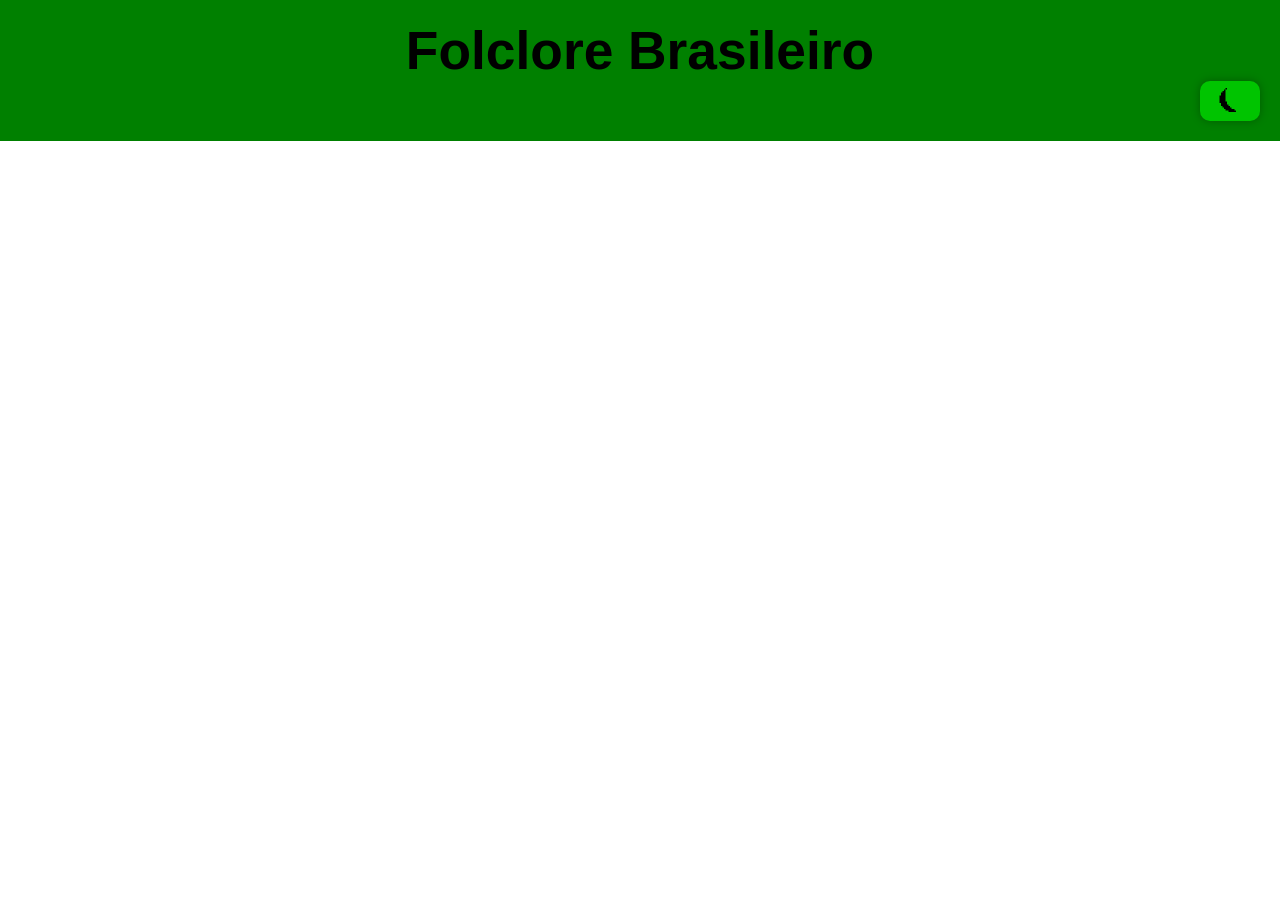
==== index.html @ 6abd062e "iniciei o projeto" ====
<!DOCTYPE html>
<html lang="pt-br">
<head>
    <meta charset="UTF-8">
    <meta name="viewport" content="width=device-width, initial-scale=1.0">
    <title>Folclore Brasileiro</title>

    <link rel="stylesheet" href="style.css">
</head>
<body id="body">
    <header>
        <h1>Folclore Brasileiro</h1>
        <nav>
            <button onclick="mudar()" id="botao">⏾</button>
        </nav>
    </header>
    <main>

    </main>
    <footer>

    </footer>
</body>
<script src="script.js"></script>
</html>
---- style.css ----
* {
    margin: 0px;
    padding: 0px;
    font-family: Arial, Helvetica, sans-serif;
}
:root {
    --numsei: white;
}
nav {
    text-align: right;
}
button {
    width: 60px;
    height: 40px;
    font-size: 18pt;
    background-color: rgb(0, 196, 0);
    border: none;
    border-radius: 10px;
    box-shadow: 0px 0px 10px rgba(0, 0, 0, 0.292);
}
header {
    background-color: green;
    text-align: center;
    padding: 20px;
    font-size: 20pt;
}
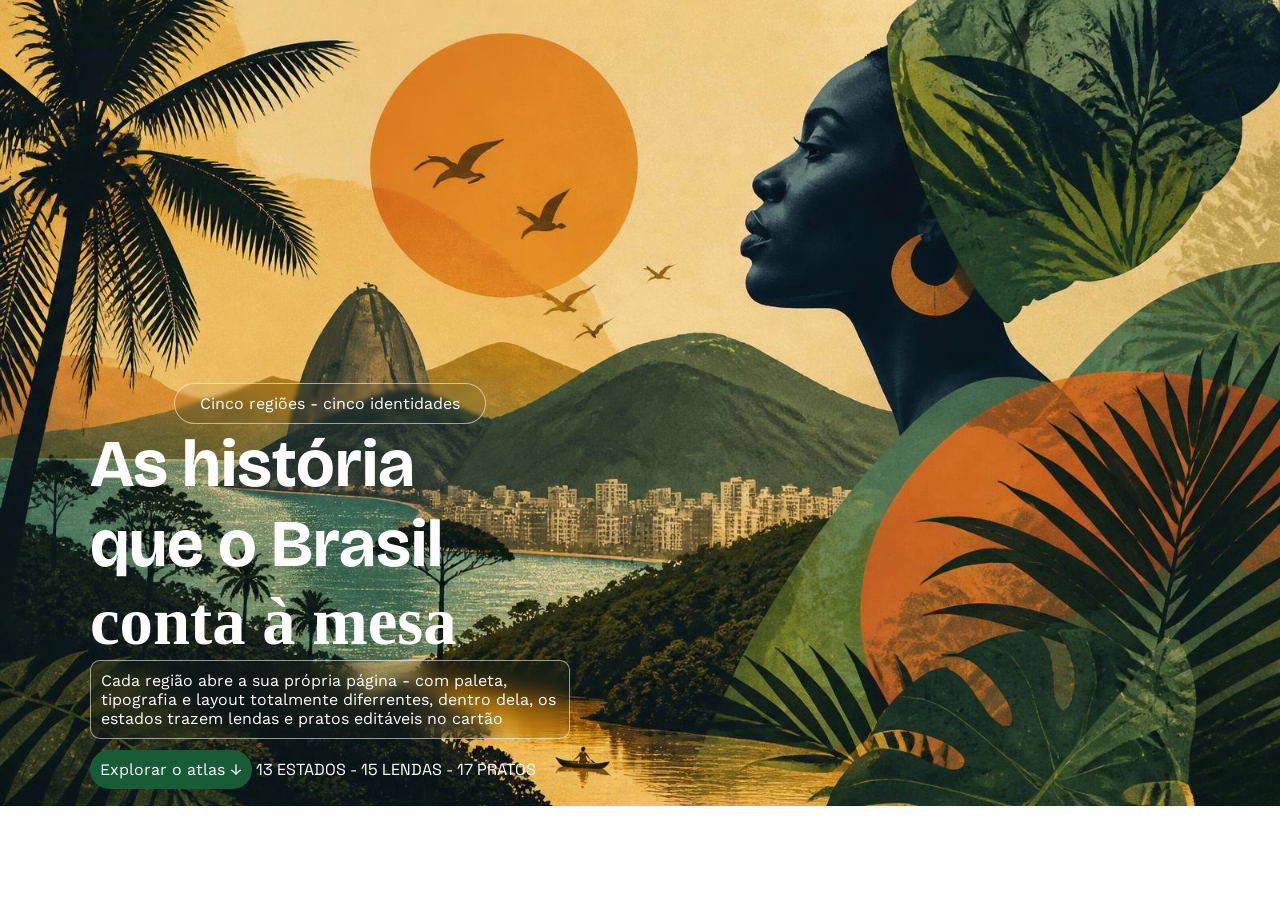
==== commit 81a6448c: "comecei a home page do isaias 😭😭😭" ====
--- a/index.html
+++ b/index.html
@@ -1,25 +1,27 @@
-<!DOCTYPE html>
+<!doctype html>
 <html lang="pt-br">
-<head>
-    <meta charset="UTF-8">
-    <meta name="viewport" content="width=device-width, initial-scale=1.0">
-    <title>Folclore Brasileiro</title>
-
-    <link rel="stylesheet" href="style.css">
-</head>
-<body id="body">
-    <header>
-        <h1>Folclore Brasileiro</h1>
-        <nav>
-            <button onclick="mudar()" id="botao">⏾</button>
-        </nav>
-    </header>
-    <main>
-
-    </main>
-    <footer>
-
-    </footer>
-</body>
-<script src="script.js"></script>
-</html>+    <head>
+        <meta charset="UTF-8" />
+        <meta name="viewport" content="width=device-width, initial-scale=1.0" />
+        <title>Folclore Brasileiro</title>
+        <link rel="icon" type="image/png" href="./Img/icon.png" />
+        <link rel="stylesheet" href="style.css" />
+    </head>
+    <body>
+        <header>
+            <div id="title">
+                <p id="subtitle">Cinco regiões - cinco identidades</p>
+                <h1 id="h1-1">As história<br />que o Brasil</h1>
+                <h1 id="h1-2">conta à mesa</h1>
+                <p id="subtext">
+                    Cada região abre a sua própria página - com paleta, tipografia e layout totalmente diferrentes, dentro dela, os estados trazem lendas e pratos editáveis no cartão 
+                </p>
+                <div>
+                    <p><a href="#">Explorar o atlas ↓</a> 13 ESTADOS - 15 LENDAS - 17 PRATOS</p>
+                </div>
+            </div>
+        </header>
+        <main></main>
+        <footer></footer>
+    </body>
+</html>
--- a/style.css
+++ b/style.css
@@ -1,26 +1,106 @@
 * {
     margin: 0px;
     padding: 0px;
-    font-family: Arial, Helvetica, sans-serif;
 }
+/* Defininfo cores */
 :root {
-    --numsei: white;
+    --agua: rgba(0, 0, 0, 0.038);
+    --verde: #185B37;
 }
-nav {
-    text-align: right;
+/*Definindo as fontes*/
+@font-face {
+  font-family: "Bricolage";
+  src: url("fonts/BricolageGrotesque-VariableFont_opsz\,wdth\,wght\ \(1\).ttf");
 }
-button {
-    width: 60px;
-    height: 40px;
-    font-size: 18pt;
-    background-color: rgb(0, 196, 0);
-    border: none;
-    border-radius: 10px;
-    box-shadow: 0px 0px 10px rgba(0, 0, 0, 0.292);
+@font-face {
+    font-family: "Caveat";
+    src: url("./fonts/Caveat-VariableFont_wght.ttf");
+}
+@font-face {
+    font-family: "WorkSans";
+    src: url("./fonts/WorkSans-VariableFont_wght.ttf");
+}
+@font-face {
+    font-family: "SpaceGrotesk";
+    src: url("./fonts/SpaceGrotesk-VariableFont_wght.ttf");
+}
+
+body {
+    background-image: url("./Img/hero-brasil.png");
+    background-repeat: no-repeat;
+    background-position: top center;
+    background-size: 100% auto;
 }
 header {
-    background-color: green;
+    color: white;
+}
+#title {
+    color: white;
+    width: 480px;
+
+    position: fixed;
+    bottom: 0;
+    left: 0;
+
+    margin-left: 90px;
+    margin-bottom: 120px;
+
+    display: block;
+}
+#subtitle {
+    margin: auto;
     text-align: center;
-    padding: 20px;
-    font-size: 20pt;
+    width: 290px;
+
+    border-radius: 290px;
+    border: 1px solid rgba(255, 255, 255, 0.56);
+
+    background-color: var(--agua);
+    backdrop-filter: blur(2px);
+
+    padding: 10px;
+
+    font-family: "WorkSans";
 }
+#h1-1 {
+    font-family: "Bricolage";
+    font-size: 50pt;
+}
+#h1-2 {
+    font-family: "Caveat";
+    font-size: 50pt;
+}
+#subtext {
+    font-family: "WorkSans";
+    
+    background-color: var(--agua);
+    backdrop-filter: blur(10px);
+
+    border-radius: 10px;
+    border: 1px solid rgba(255, 255, 255, 0.56);
+
+    padding: 10px;
+}
+#title div p {
+    margin-top: 20px;
+    font-family: "SpaceGrotesk";
+}
+#title div p a {
+    font-family: "WorkSans";
+    text-decoration: none;
+
+    background-color: var(--verde);
+    color: white;
+
+    padding: 10px;
+   
+    border-radius: 100px;
+
+    transition: 0.3s;
+}
+#title div p a:hover {
+    transition: 0.3s;
+    background-color: #1c673f;
+    padding: 15px;
+    font-size: 12pt;
+}
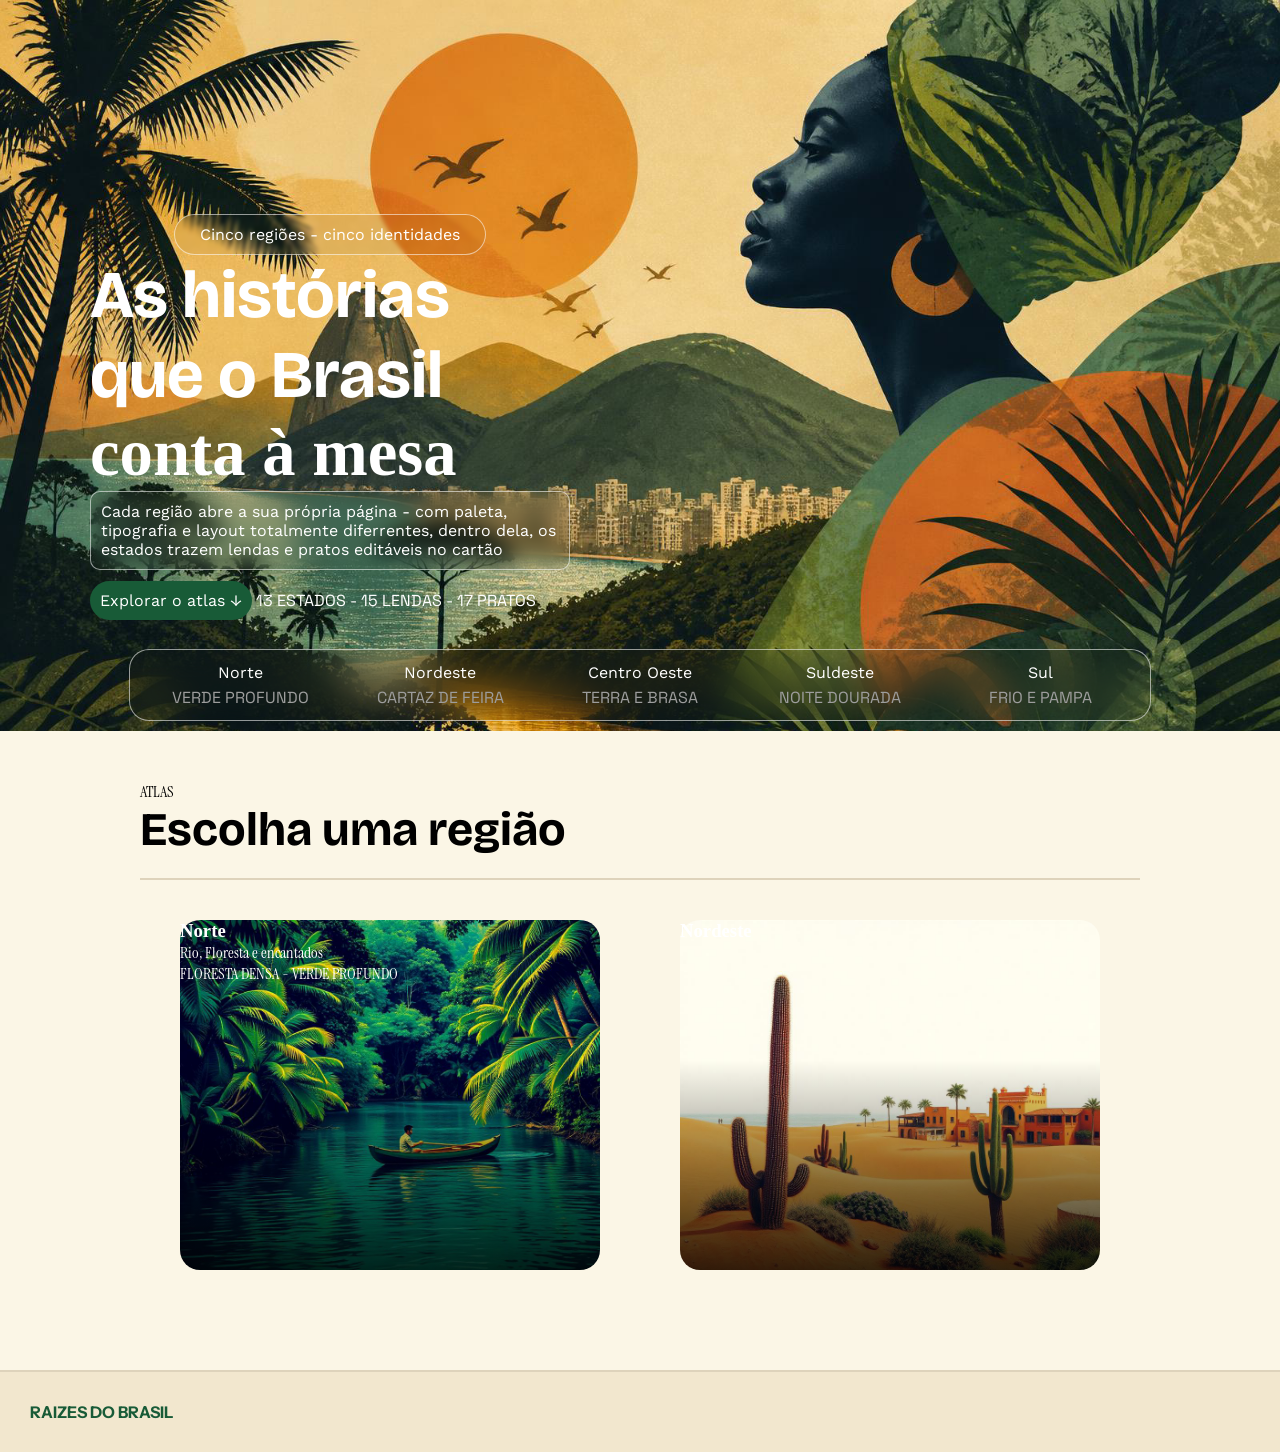
==== commit f7dda290: "iniciei o main da homepage" ====
--- a/index.html
+++ b/index.html
@@ -11,17 +11,59 @@
         <header>
             <div id="title">
                 <p id="subtitle">Cinco regiões - cinco identidades</p>
-                <h1 id="h1-1">As história<br />que o Brasil</h1>
+                <h1 id="h1-1">As histórias<br />que o Brasil</h1>
                 <h1 id="h1-2">conta à mesa</h1>
                 <p id="subtext">
-                    Cada região abre a sua própria página - com paleta, tipografia e layout totalmente diferrentes, dentro dela, os estados trazem lendas e pratos editáveis no cartão 
+                    Cada região abre a sua própria página - com paleta,
+                    tipografia e layout totalmente diferrentes, dentro dela, os
+                    estados trazem lendas e pratos editáveis no cartão
                 </p>
                 <div>
-                    <p><a href="#">Explorar o atlas ↓</a> 13 ESTADOS - 15 LENDAS - 17 PRATOS</p>
+                    <p>
+                        <a href="#atlas">Explorar o atlas ↓</a> 13 ESTADOS - 15
+                        LENDAS - 17 PRATOS
+                    </p>
+                </div>
+            </div>
+            <div class="container">
+                <div class="box">
+                    <p class="nameregions">Norte</p>
+                    <p class="nameregions">Nordeste</p>
+                    <p class="nameregions">Centro Oeste</p>
+                    <p class="nameregions">Suldeste</p>
+                    <p class="nameregions">Sul</p>
+                </div>
+                <div class="box">
+                    <p class="exampleregions">VERDE PROFUNDO</p>
+                    <p class="exampleregions">CARTAZ DE FEIRA</p>
+                    <p class="exampleregions">TERRA E BRASA</p>
+                    <p class="exampleregions">NOITE DOURADA</p>
+                    <p class="exampleregions">FRIO E PAMPA</p>
                 </div>
             </div>
         </header>
-        <main></main>
-        <footer></footer>
+        <main>
+            <div class="containertext">
+                <p id="atlas">ATLAS</p>
+                <h2>Escolha uma região</h2>
+            </div>
+            <div class="container2">
+                <div class="card" id="norte">
+                    <div>
+                        <h3>Norte</h3>
+                        <p>Rio, Floresta e encantados</p>
+                        <p>FLORESTA DENSA - VERDE PROFUNDO</p>
+                    </div>
+                </div>
+                <div class="card" id="nordeste">
+                    <div>
+                        <h3>Nordeste</h3>
+                    </div>
+                </div>
+            </div>
+        </main>
+        <footer>
+            <h6>RAIZES DO BRASIL</h6>
+        </footer>
     </body>
 </html>
--- a/style.css
+++ b/style.css
@@ -5,7 +5,12 @@
 /* Defininfo cores */
 :root {
     --agua: rgba(0, 0, 0, 0.038);
+    --transparente: rgba(0, 0, 0, 0,);
+    --preto-translucido: rgba(0, 0, 0, 0.8);
     --verde: #185B37;
+    --cor-footer-secondary: #F2E7CE;
+    --cor-border: #DED3BB;
+    --cor-background: #fbf6e6;
 }
 /*Definindo as fontes*/
 @font-face {
@@ -24,21 +29,34 @@
     font-family: "SpaceGrotesk";
     src: url("./fonts/SpaceGrotesk-VariableFont_wght.ttf");
 }
-
+@font-face {
+    font-family: "InstrumentSans";
+    src: url("./fonts/InstrumentSans-VariableFont_wdth\,wght.ttf");
+}
+@font-face {
+    font-family: "InstrumentSerif";
+    src: url("./fonts/InstrumentSerif-Regular.ttf");
+}
 body {
+    background-color: var(--cor-background);
+}
+header {
+    color: white;
+
     background-image: url("./Img/hero-brasil.png");
+    min-height: 731px;
+
+    background-position: top center;
     background-repeat: no-repeat;
-    background-position: top center;
     background-size: 100% auto;
-}
-header {
-    color: white;
+
+    position: relative;
 }
 #title {
     color: white;
     width: 480px;
 
-    position: fixed;
+    position: absolute;
     bottom: 0;
     left: 0;
 
@@ -103,4 +121,95 @@
     background-color: #1c673f;
     padding: 15px;
     font-size: 12pt;
+}
+.container {
+    width: 1000px;
+
+    position: absolute;
+    bottom: 0;
+    left: 0;
+    right: 0;
+    margin: 0 auto;
+
+    margin-bottom: 10px;
+
+    background-color: var(--agua);
+    backdrop-filter: blur(20px);
+    padding: 10px;
+
+    border-radius: 20px;
+    border: 1px solid rgba(255, 255, 255, 0.56);
+}
+.box {
+    display: flex;
+
+    height: 25px;
+}
+.box p {
+    width: 240px;
+    text-align: center;
+
+    margin: auto;
+}
+.nameregions {
+    font-family: "WorkSans";
+}
+.exampleregions {
+    font-family: "SpaceGrotesk";
+    color: rgb(157, 157, 157);
+}
+main p {
+    font-family: "InstrumentSerif";
+}
+h2 {
+    font-family: "Bricolage";
+    font-size: 35pt;
+}
+main {
+    margin: 20px;
+    margin-left: 140px;
+    margin-right: 140px;
+    margin-top: 50px;
+
+    padding-bottom: 40px;
+}
+.containertext {
+    border-bottom: 2px solid var(--cor-border);
+    padding-bottom: 20px;
+}
+.container2 {
+    display: flex;
+}
+.card {
+    background-repeat: no-repeat;
+    background-size: cover;
+
+    margin: 40px;
+
+    border-radius: 20px;
+
+    width: 600px;
+    height: 350px;
+
+    color: white;
+}
+#norte {
+    background-image: 
+        linear-gradient(transparent 40%, 
+            var(--preto-translucido) 100%), 
+        url("./Img/regiao-norte.png");
+}
+#nordeste {
+    background-image: 
+        linear-gradient(transparent 40%, 
+            var(--preto-translucido ) 100%), 
+        url("./Img/regiao-nordeste.png");
+}
+footer {
+    border-top: 2px solid var(--cor-border);
+    padding: 30px;
+    background-color: var(--cor-footer-secondary);
+    font-family: "InstrumentSans";
+    color: var(--verde);
+    font-size: 18pt;
 }
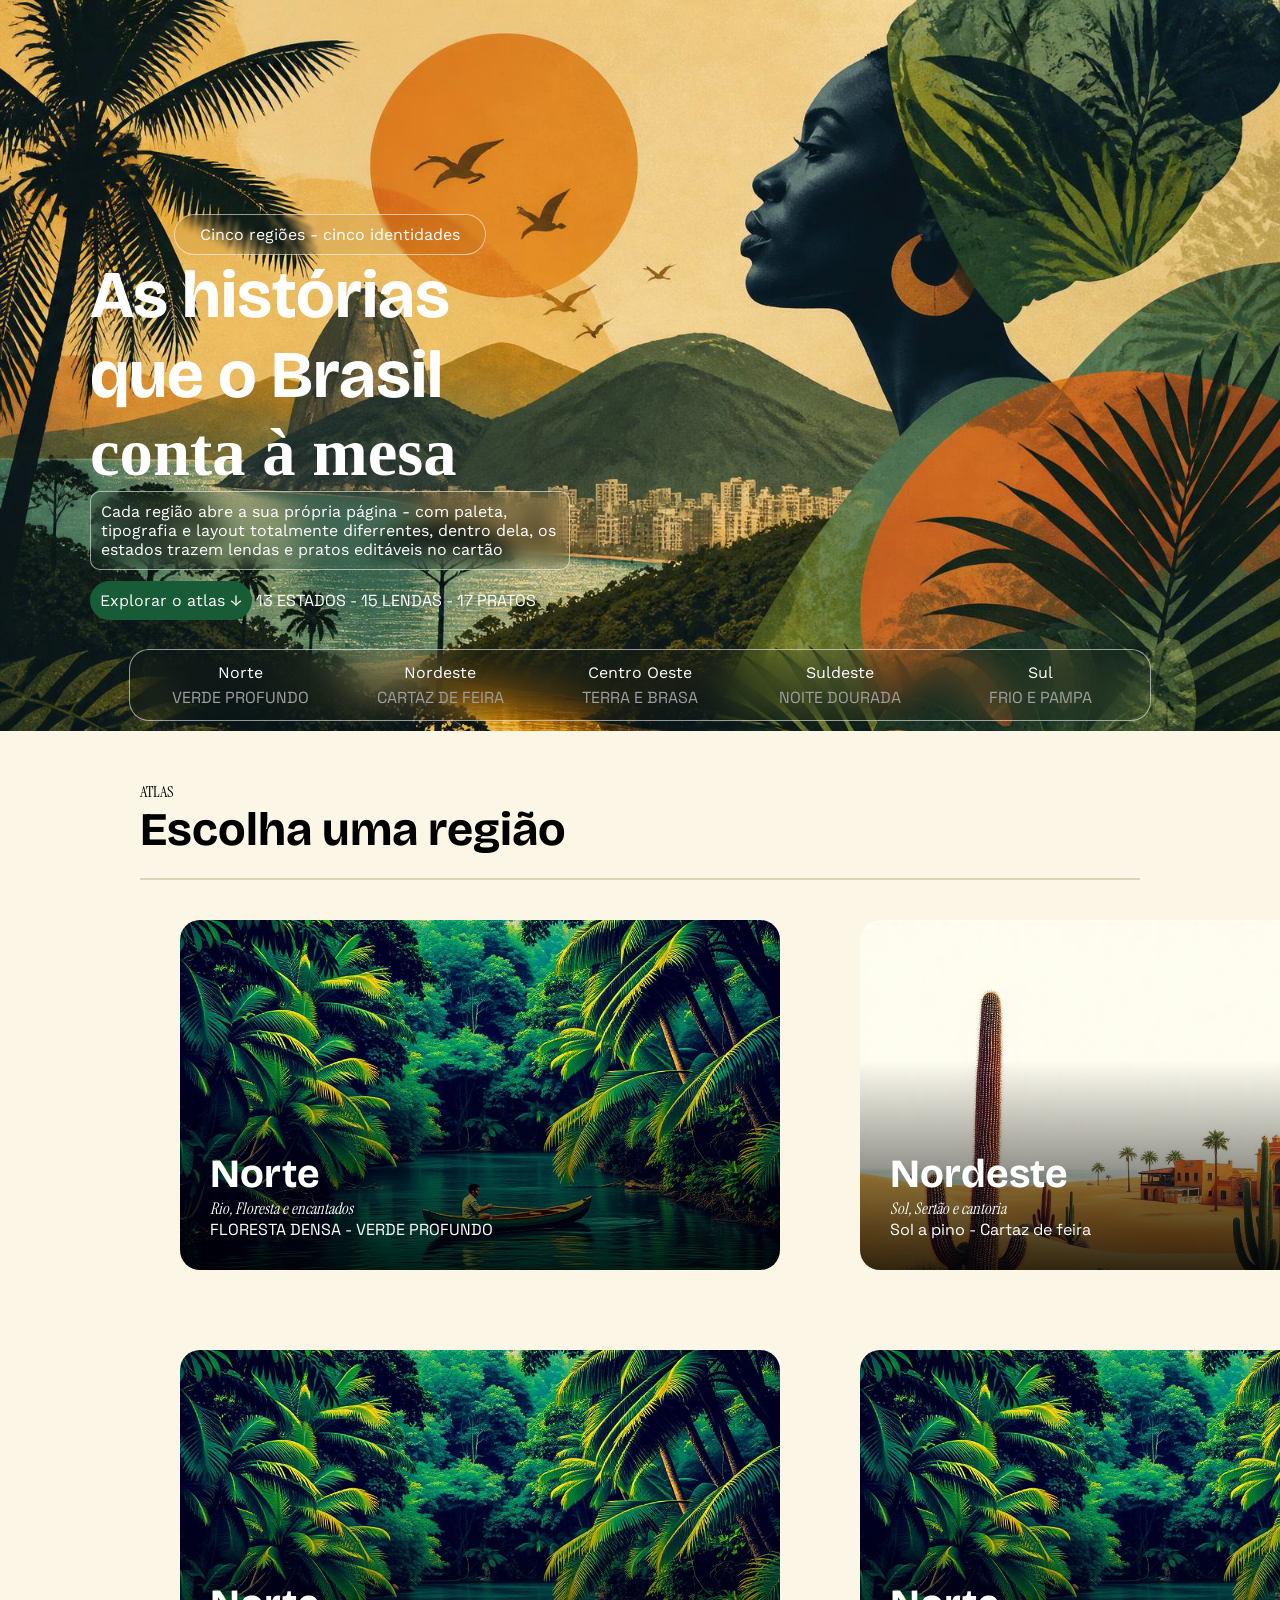
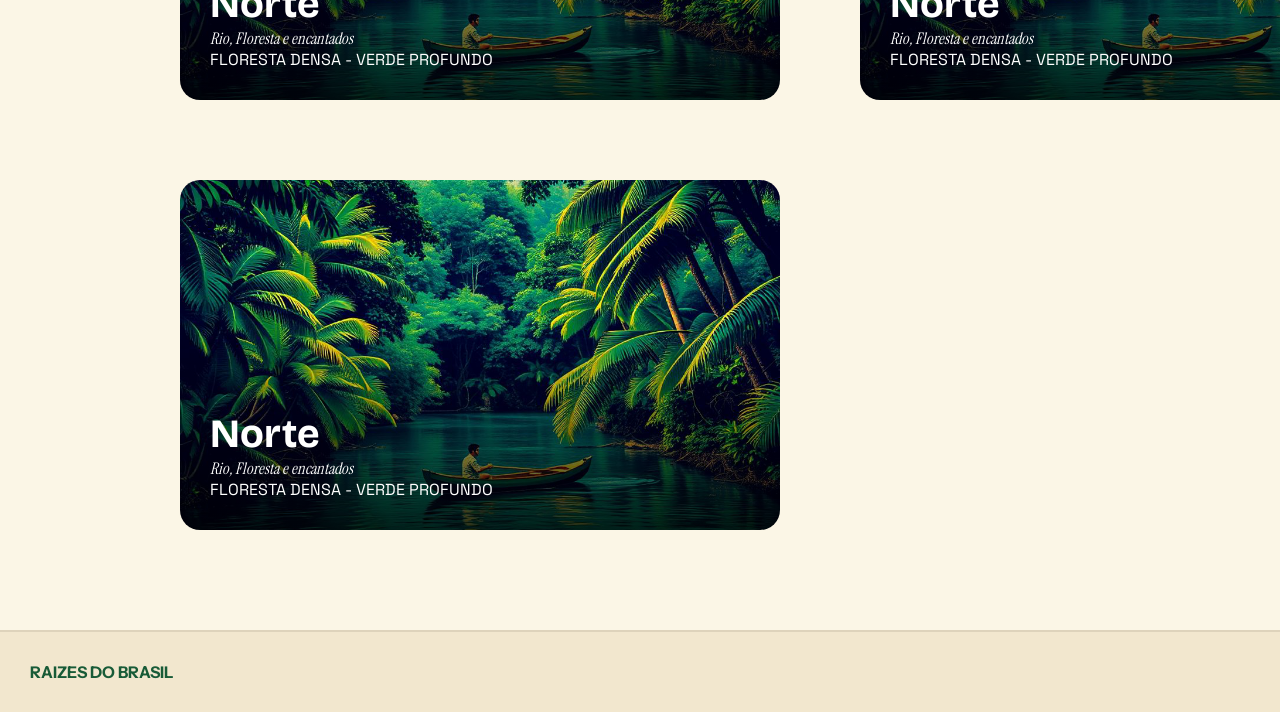
==== commit d3e8e230: "continuei o main" ====
--- a/index.html
+++ b/index.html
@@ -47,20 +47,79 @@
                 <p id="atlas">ATLAS</p>
                 <h2>Escolha uma região</h2>
             </div>
-            <div class="container2">
-                <div class="card" id="norte">
-                    <div>
-                        <h3>Norte</h3>
-                        <p>Rio, Floresta e encantados</p>
-                        <p>FLORESTA DENSA - VERDE PROFUNDO</p>
-                    </div>
+            <article>
+                <div class="container2">
+                    <a href="#">
+                        <div class="card" id="norte">
+                            <div class="textCard">
+                                <h3>Norte</h3>
+                                <p class="exampletextCard">
+                                    Rio, Floresta e encantados
+                                </p>
+                                <p class="subtextCard">
+                                    FLORESTA DENSA - VERDE PROFUNDO
+                                </p>
+                            </div>
+                        </div>
+                    </a>
+                    <a href="#">
+                        <div class="card" id="nordeste">
+                            <div class="textCard">
+                                <h3>Nordeste</h3>
+                                <p class="exampletextCard">Sol, Sertão e cantoria</p>
+                                <p class="subtextCard">Sol a pino - Cartaz de feira</p>
+                            </div>
+                        </div>
+                    </a>
                 </div>
-                <div class="card" id="nordeste">
-                    <div>
-                        <h3>Nordeste</h3>
-                    </div>
+                <div class="container2">
+                    <a href="#">
+                        <div class="card" id="norte">
+                            <div class="textCard">
+                                <h3>Norte</h3>
+                                <p class="exampletextCard">
+                                    Rio, Floresta e encantados
+                                </p>
+                                <p class="subtextCard">
+                                    FLORESTA DENSA - VERDE PROFUNDO
+                                </p>
+                            </div>
+                        </div>
+                    </a>
+                    <a href="#">
+                        <div class="card" id="norte">
+                            <div class="textCard">
+                                <h3>Norte</h3>
+                                <p class="exampletextCard">
+                                    Rio, Floresta e encantados
+                                </p>
+                                <p class="subtextCard">
+                                    FLORESTA DENSA - VERDE PROFUNDO
+                                </p>
+                            </div>
+                        </div>
+                    </a>
                 </div>
-            </div>
+                <div class="container2">
+                    <a href="#">
+                        <div class="card" id="norte">
+                            <div class="textCard">
+                                <h3>Norte</h3>
+                                <p class="exampletextCard">
+                                    Rio, Floresta e encantados
+                                </p>
+                                <p class="subtextCard">
+                                    FLORESTA DENSA - VERDE PROFUNDO
+                                </p>
+                            </div>
+                        </div>
+                    </a>
+                    <a href="#">
+                        <div class="card" id="back">
+                        </div>
+                    </a>
+                </div>
+            </article>
         </main>
         <footer>
             <h6>RAIZES DO BRASIL</h6>
--- a/style.css
+++ b/style.css
@@ -5,17 +5,17 @@
 /* Defininfo cores */
 :root {
     --agua: rgba(0, 0, 0, 0.038);
-    --transparente: rgba(0, 0, 0, 0,);
+    --transparente: rgba(0, 0, 0, 0);
     --preto-translucido: rgba(0, 0, 0, 0.8);
-    --verde: #185B37;
-    --cor-footer-secondary: #F2E7CE;
-    --cor-border: #DED3BB;
+    --verde: #185b37;
+    --cor-footer-secondary: #f2e7ce;
+    --cor-border: #ded3bb;
     --cor-background: #fbf6e6;
 }
 /*Definindo as fontes*/
 @font-face {
-  font-family: "Bricolage";
-  src: url("fonts/BricolageGrotesque-VariableFont_opsz\,wdth\,wght\ \(1\).ttf");
+    font-family: "Bricolage";
+    src: url("fonts/BricolageGrotesque-VariableFont_opsz\,wdth\,wght\ \(1\).ttf");
 }
 @font-face {
     font-family: "Caveat";
@@ -90,7 +90,7 @@
 }
 #subtext {
     font-family: "WorkSans";
-    
+
     background-color: var(--agua);
     backdrop-filter: blur(10px);
 
@@ -111,7 +111,7 @@
     color: white;
 
     padding: 10px;
-   
+
     border-radius: 100px;
 
     transition: 0.3s;
@@ -180,7 +180,12 @@
 .container2 {
     display: flex;
 }
+.container2 a {
+    color: white;
+}
 .card {
+    position: relative;
+
     background-repeat: no-repeat;
     background-size: cover;
 
@@ -193,16 +198,33 @@
 
     color: white;
 }
+.textCard h3 {
+    font-family: "Bricolage";
+    font-size: 30pt;
+    top: auto;
+}
+.exampletextCard {
+    font-family: "InstrumentSerif";
+    font-style: italic;
+}
+.textCard {
+    bottom: 0;
+    left: 0;
+    position: absolute;
+    margin-left: 30px;
+    margin-bottom: 30px;
+}
+.subtextCard {
+    font-family: "SpaceGrotesk";
+}
 #norte {
-    background-image: 
-        linear-gradient(transparent 40%, 
-            var(--preto-translucido) 100%), 
+    background-image:
+        linear-gradient(transparent 40%, var(--preto-translucido) 100%),
         url("./Img/regiao-norte.png");
 }
 #nordeste {
-    background-image: 
-        linear-gradient(transparent 40%, 
-            var(--preto-translucido ) 100%), 
+    background-image:
+        linear-gradient(transparent 40%, var(--preto-translucido) 100%),
         url("./Img/regiao-nordeste.png");
 }
 footer {
@@ -212,4 +234,4 @@
     font-family: "InstrumentSans";
     color: var(--verde);
     font-size: 18pt;
-}+}
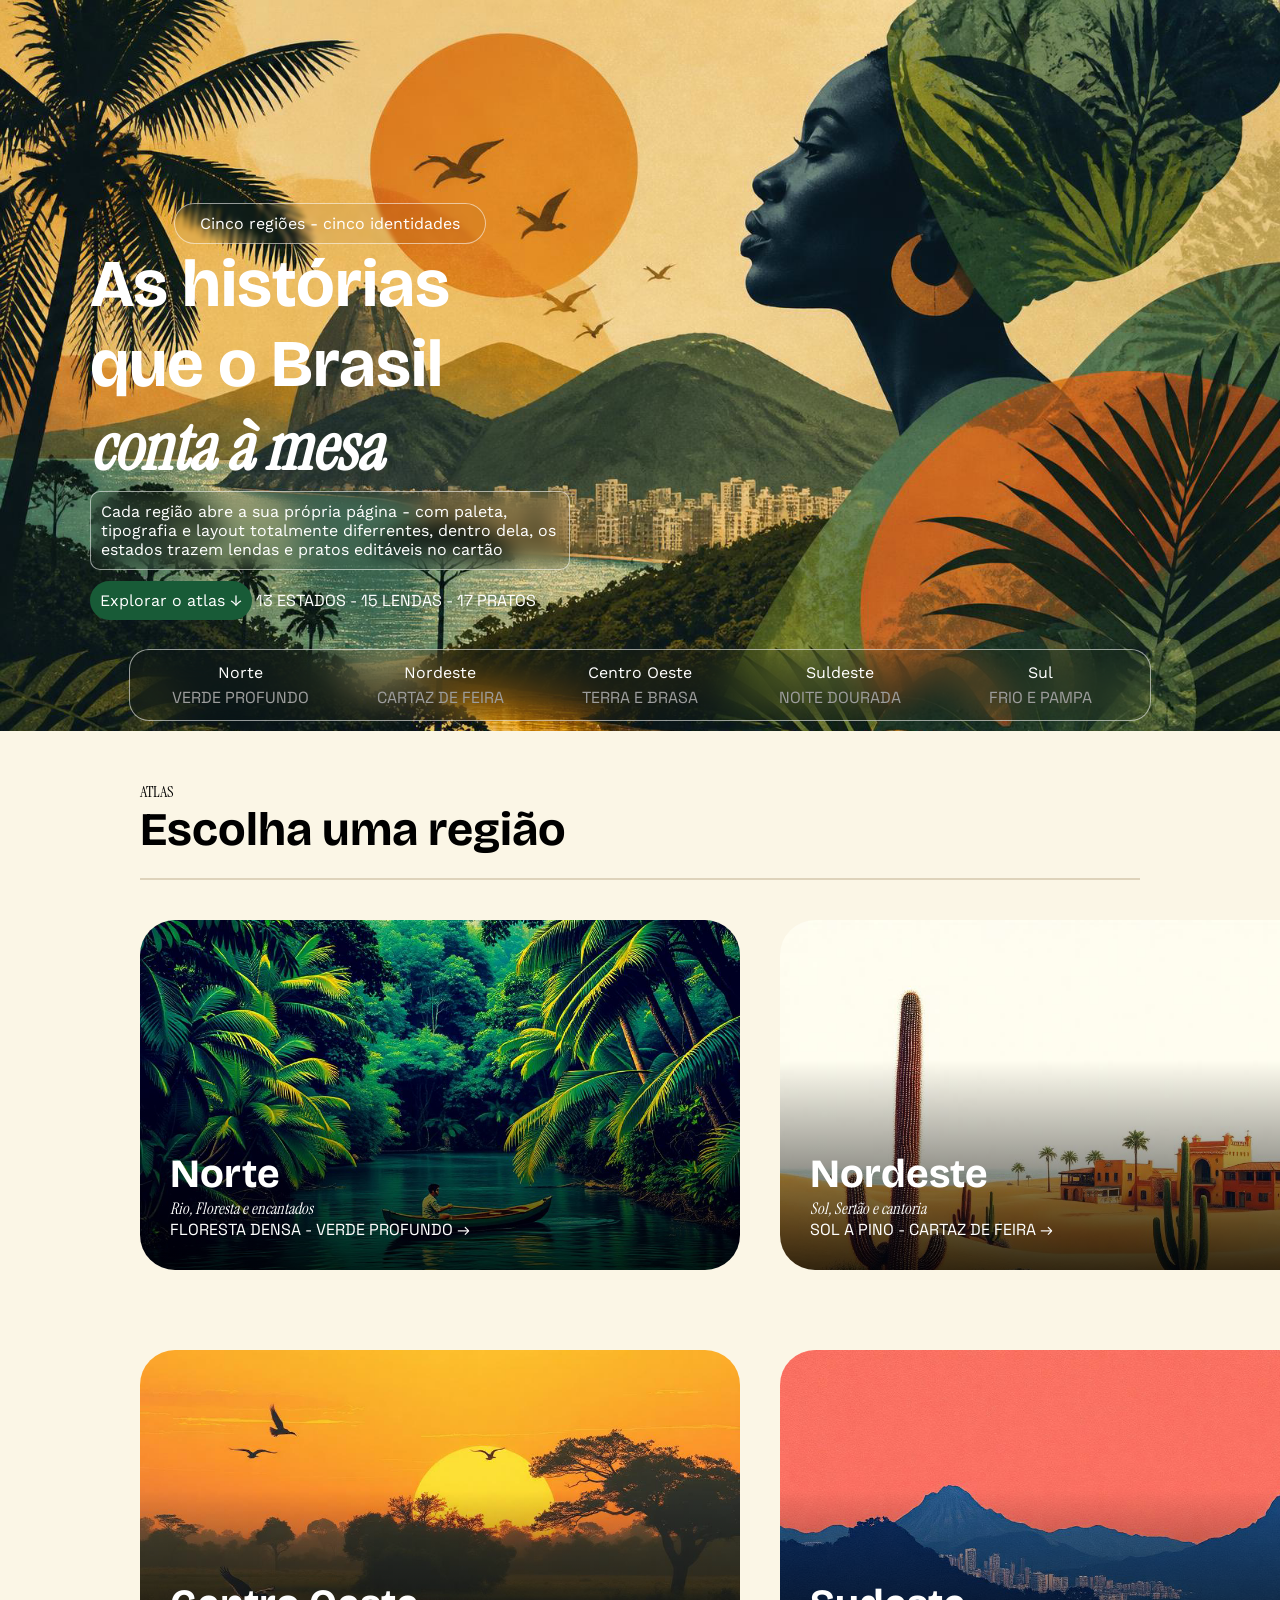
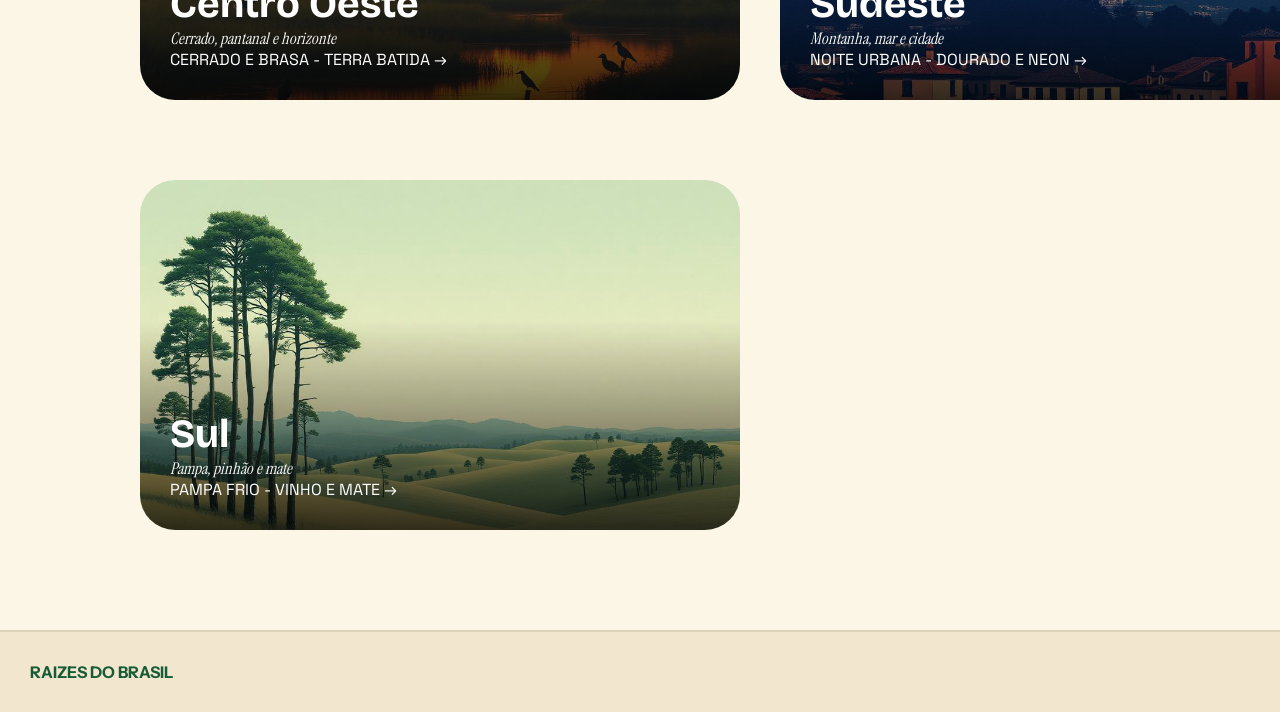
==== commit a618f613: "terminei a homepage" ====
--- a/index.html
+++ b/index.html
@@ -57,7 +57,7 @@
                                     Rio, Floresta e encantados
                                 </p>
                                 <p class="subtextCard">
-                                    FLORESTA DENSA - VERDE PROFUNDO
+                                    FLORESTA DENSA - VERDE PROFUNDO →
                                 </p>
                             </div>
                         </div>
@@ -67,34 +67,34 @@
                             <div class="textCard">
                                 <h3>Nordeste</h3>
                                 <p class="exampletextCard">Sol, Sertão e cantoria</p>
-                                <p class="subtextCard">Sol a pino - Cartaz de feira</p>
+                                <p class="subtextCard">SOL A PINO - CARTAZ DE FEIRA →</p>
                             </div>
                         </div>
                     </a>
                 </div>
                 <div class="container2">
                     <a href="#">
-                        <div class="card" id="norte">
+                        <div class="card" id="centro-oeste">
                             <div class="textCard">
-                                <h3>Norte</h3>
+                                <h3>Centro Oeste</h3>
                                 <p class="exampletextCard">
-                                    Rio, Floresta e encantados
+                                    Cerrado, pantanal e horizonte
                                 </p>
                                 <p class="subtextCard">
-                                    FLORESTA DENSA - VERDE PROFUNDO
+                                    CERRADO E BRASA - TERRA BATIDA →
                                 </p>
                             </div>
                         </div>
                     </a>
                     <a href="#">
-                        <div class="card" id="norte">
+                        <div class="card" id="suldeste">
                             <div class="textCard">
-                                <h3>Norte</h3>
+                                <h3>Sudeste</h3>
                                 <p class="exampletextCard">
-                                    Rio, Floresta e encantados
+                                    Montanha, mar e cidade
                                 </p>
                                 <p class="subtextCard">
-                                    FLORESTA DENSA - VERDE PROFUNDO
+                                    NOITE URBANA - DOURADO E NEON →
                                 </p>
                             </div>
                         </div>
@@ -102,14 +102,14 @@
                 </div>
                 <div class="container2">
                     <a href="#">
-                        <div class="card" id="norte">
+                        <div class="card" id="sul">
                             <div class="textCard">
-                                <h3>Norte</h3>
+                                <h3>Sul</h3>
                                 <p class="exampletextCard">
-                                    Rio, Floresta e encantados
+                                    Pampa, pinhão e mate
                                 </p>
                                 <p class="subtextCard">
-                                    FLORESTA DENSA - VERDE PROFUNDO
+                                    PAMPA FRIO - VINHO E MATE →
                                 </p>
                             </div>
                         </div>
--- a/style.css
+++ b/style.css
@@ -85,7 +85,8 @@
     font-size: 50pt;
 }
 #h1-2 {
-    font-family: "Caveat";
+    font-family: "InstrumentSerif";
+    font-style: italic;
     font-size: 50pt;
 }
 #subtext {
@@ -190,8 +191,9 @@
     background-size: cover;
 
     margin: 40px;
-
-    border-radius: 20px;
+    margin-left: 0px;
+
+    border-radius: 35px;
 
     width: 600px;
     height: 350px;
@@ -226,6 +228,21 @@
     background-image:
         linear-gradient(transparent 40%, var(--preto-translucido) 100%),
         url("./Img/regiao-nordeste.png");
+}
+#centro-oeste {
+    background-image:
+        linear-gradient(transparent 40%, var(--preto-translucido) 100%),
+        url("./Img/regiao-centro-oeste.png");
+}
+#suldeste {
+    background-image:
+        linear-gradient(transparent 40%, var(--preto-translucido) 100%),
+        url("./Img/regiao-sudeste.png");
+}
+#sul {
+    background-image:
+        linear-gradient(transparent 40%, var(--preto-translucido) 100%),
+        url("./Img/regiao-sul.png");
 }
 footer {
     border-top: 2px solid var(--cor-border);
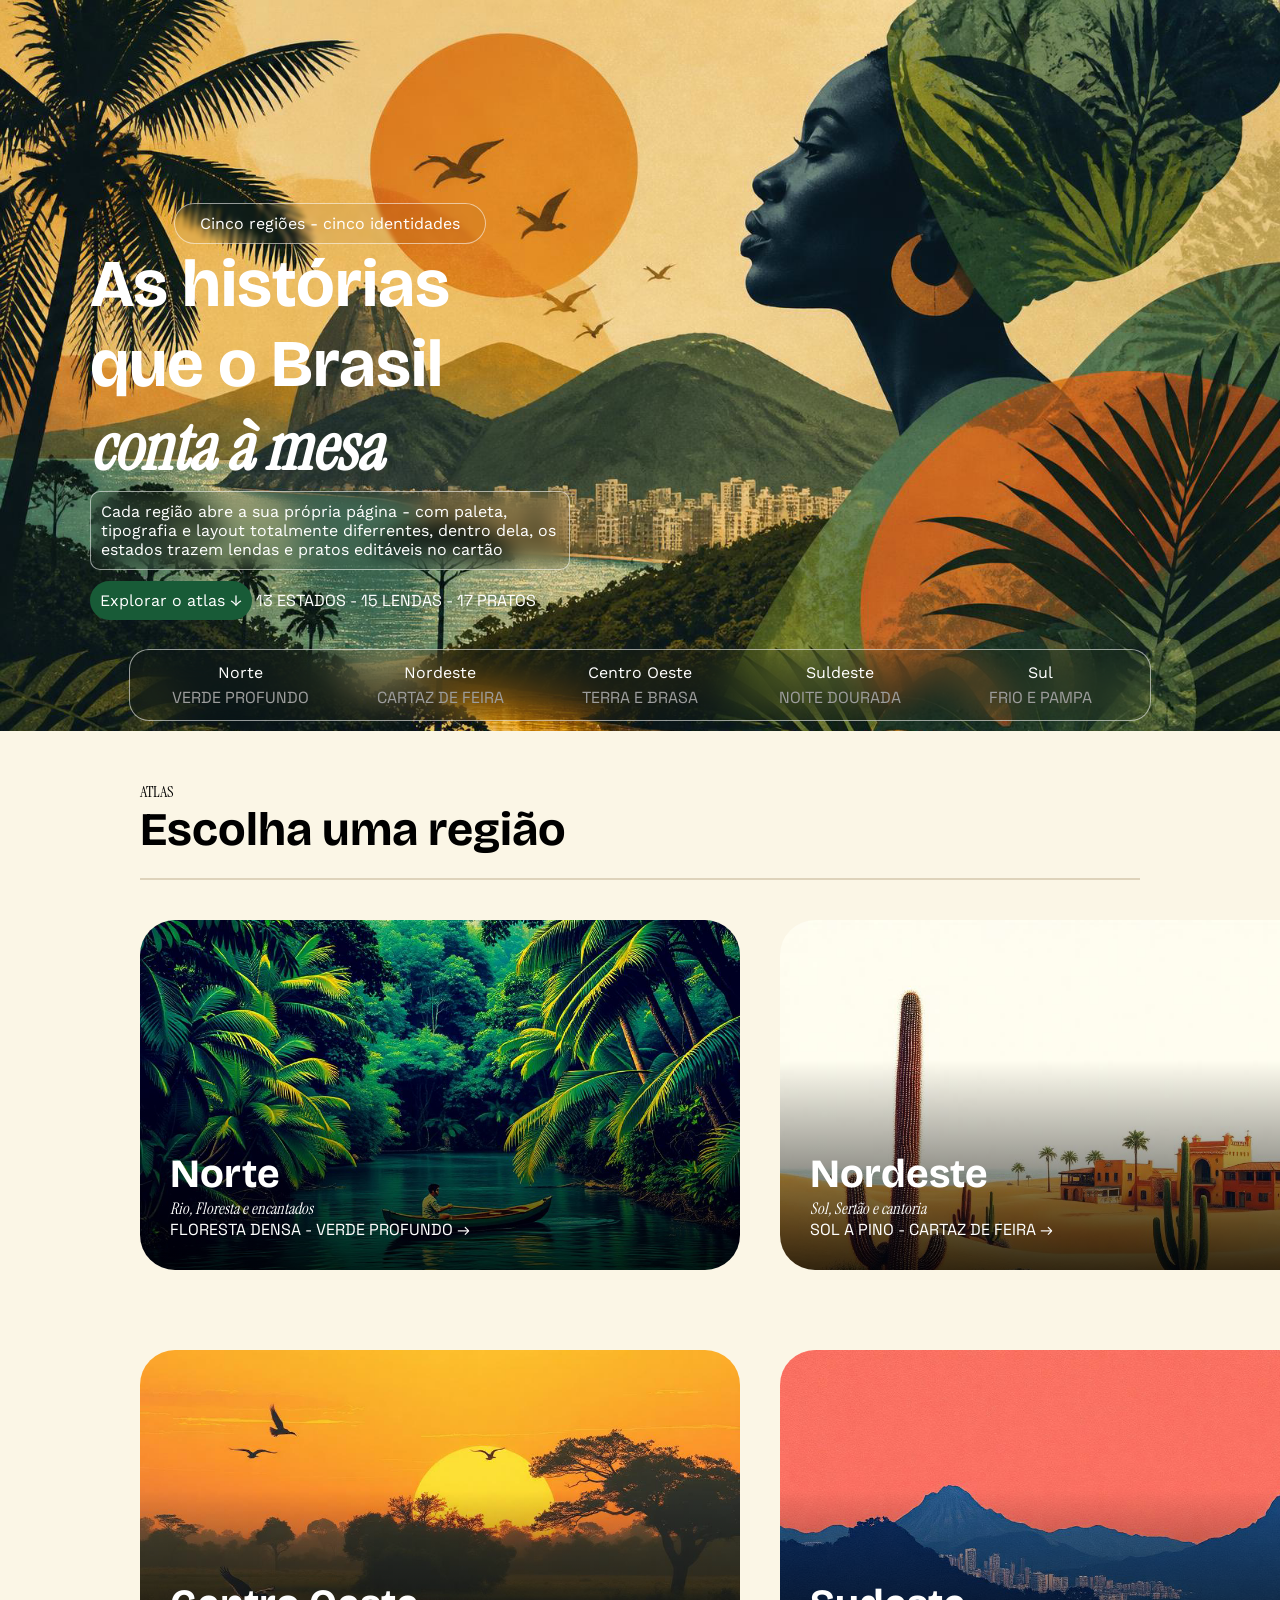
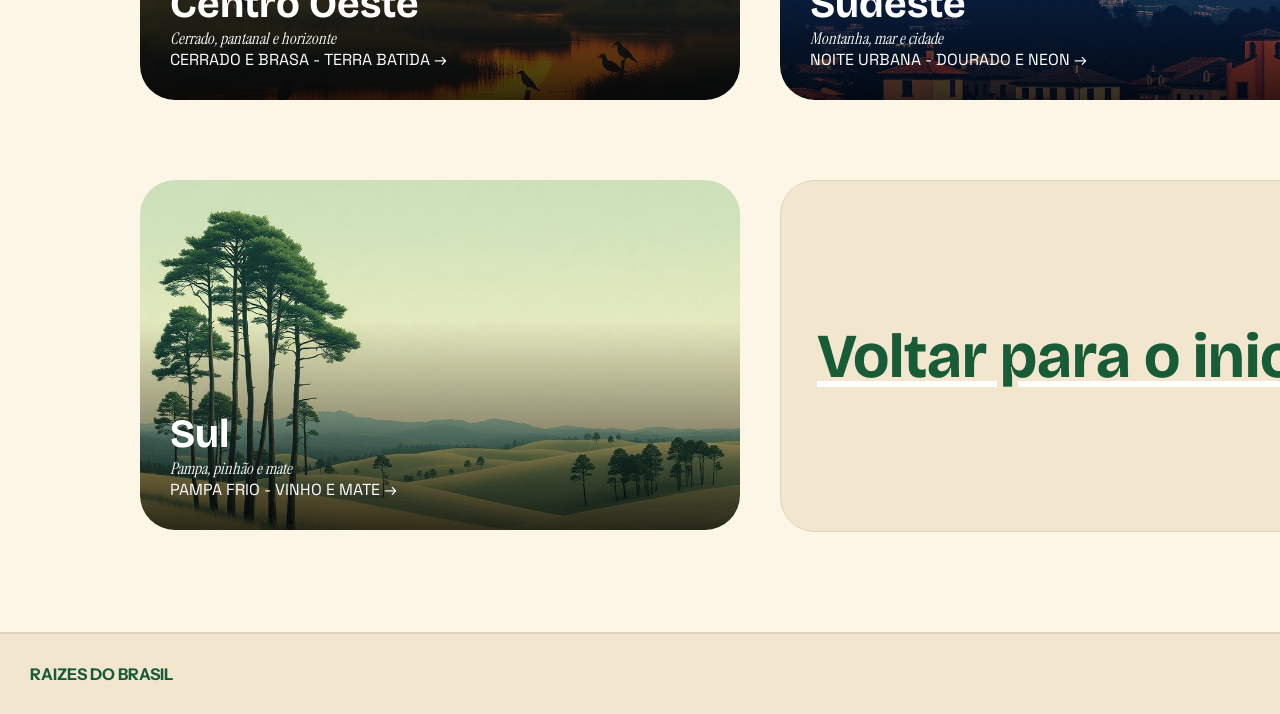
==== commit 7b97a773: "comecei a fazer o norte" ====
--- a/index.html
+++ b/index.html
@@ -8,7 +8,7 @@
         <link rel="stylesheet" href="style.css" />
     </head>
     <body>
-        <header>
+        <header id="header">
             <div id="title">
                 <p id="subtitle">Cinco regiões - cinco identidades</p>
                 <h1 id="h1-1">As histórias<br />que o Brasil</h1>
@@ -49,7 +49,7 @@
             </div>
             <article>
                 <div class="container2">
-                    <a href="#">
+                    <a href="./Regioes/norte.html">
                         <div class="card" id="norte">
                             <div class="textCard">
                                 <h3>Norte</h3>
@@ -62,18 +62,22 @@
                             </div>
                         </div>
                     </a>
-                    <a href="#">
+                    <a href="./Regioes/nordeste.html">
                         <div class="card" id="nordeste">
                             <div class="textCard">
                                 <h3>Nordeste</h3>
-                                <p class="exampletextCard">Sol, Sertão e cantoria</p>
-                                <p class="subtextCard">SOL A PINO - CARTAZ DE FEIRA →</p>
+                                <p class="exampletextCard">
+                                    Sol, Sertão e cantoria
+                                </p>
+                                <p class="subtextCard">
+                                    SOL A PINO - CARTAZ DE FEIRA →
+                                </p>
                             </div>
                         </div>
                     </a>
                 </div>
                 <div class="container2">
-                    <a href="#">
+                    <a href="./Regioes/centro-oeste.html">
                         <div class="card" id="centro-oeste">
                             <div class="textCard">
                                 <h3>Centro Oeste</h3>
@@ -86,7 +90,7 @@
                             </div>
                         </div>
                     </a>
-                    <a href="#">
+                    <a href="./Regioes/suldeste.html">
                         <div class="card" id="suldeste">
                             <div class="textCard">
                                 <h3>Sudeste</h3>
@@ -101,7 +105,7 @@
                     </a>
                 </div>
                 <div class="container2">
-                    <a href="#">
+                    <a href="./Regioes/sul.html">
                         <div class="card" id="sul">
                             <div class="textCard">
                                 <h3>Sul</h3>
@@ -114,8 +118,9 @@
                             </div>
                         </div>
                     </a>
-                    <a href="#">
+                    <a href="#header">
                         <div class="card" id="back">
+                            <h3>Voltar para o inicio</h3>
                         </div>
                     </a>
                 </div>
--- a/style.css
+++ b/style.css
@@ -199,6 +199,20 @@
     height: 350px;
 
     color: white;
+
+    overflow: hidden;
+
+    transition: 0.3s;
+}
+.card:hover {
+    transition: 0.3s;
+    transform: scale(1.01);
+    box-shadow: 0px 0px 10px 10px rgba(0, 0, 0, 0.17);
+}
+.card:hover .textCard {
+    transition: 0.3s;
+
+    margin-bottom: 50px;
 }
 .textCard h3 {
     font-family: "Bricolage";
@@ -215,6 +229,8 @@
     position: absolute;
     margin-left: 30px;
     margin-bottom: 30px;
+
+    transition: 0.3s;
 }
 .subtextCard {
     font-family: "SpaceGrotesk";
@@ -223,6 +239,8 @@
     background-image:
         linear-gradient(transparent 40%, var(--preto-translucido) 100%),
         url("./Img/regiao-norte.png");
+
+    transition: 0.3s;
 }
 #nordeste {
     background-image:
@@ -243,6 +261,26 @@
     background-image:
         linear-gradient(transparent 40%, var(--preto-translucido) 100%),
         url("./Img/regiao-sul.png");
+}
+#back {
+    background-color: var(--cor-footer-secondary);
+    border: 1px solid  var(--cor-border);
+
+    font-family: "Bricolage";
+    font-size: 40pt;
+
+    text-decoration: none;
+    text-align: center;
+
+    color: var(--verde);
+
+    align-items: center;
+    justify-content: center;
+    display: flex;
+}
+#back h3 {
+    text-decoration: none;
+    
 }
 footer {
     border-top: 2px solid var(--cor-border);
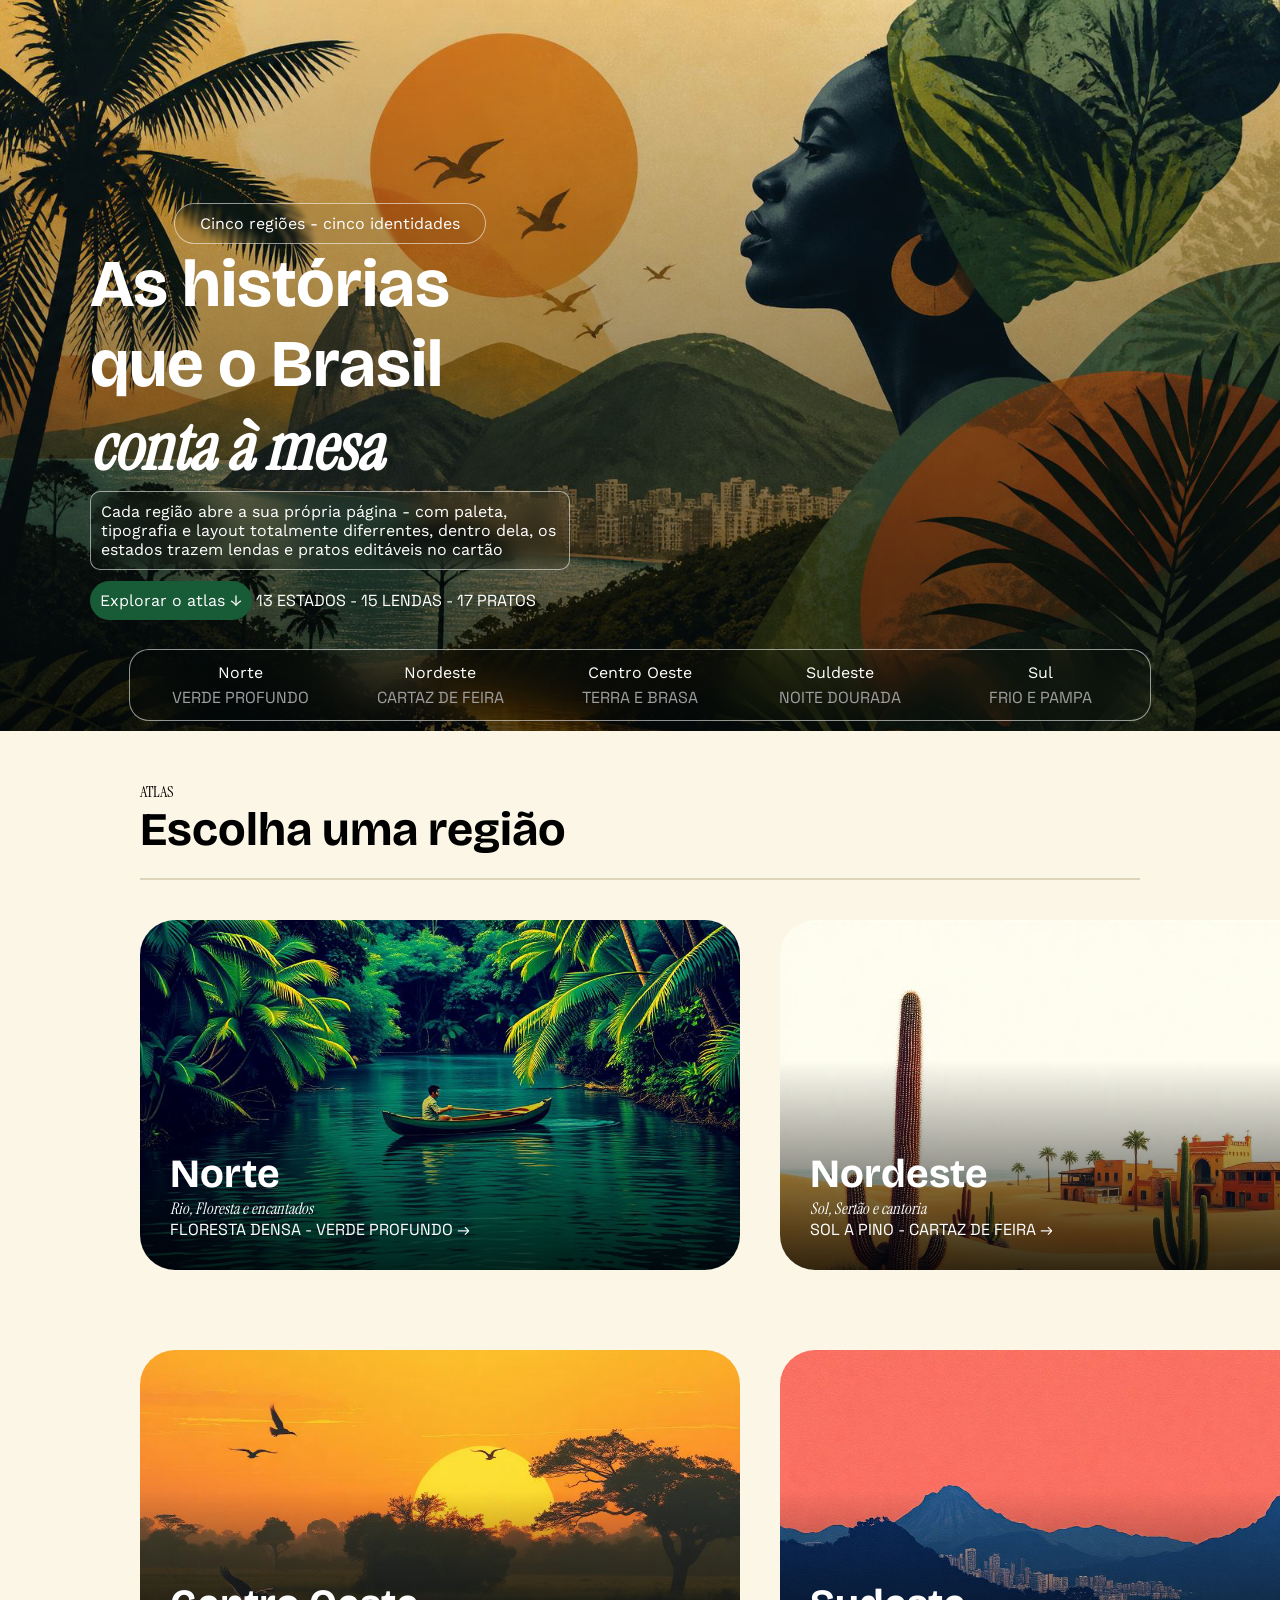
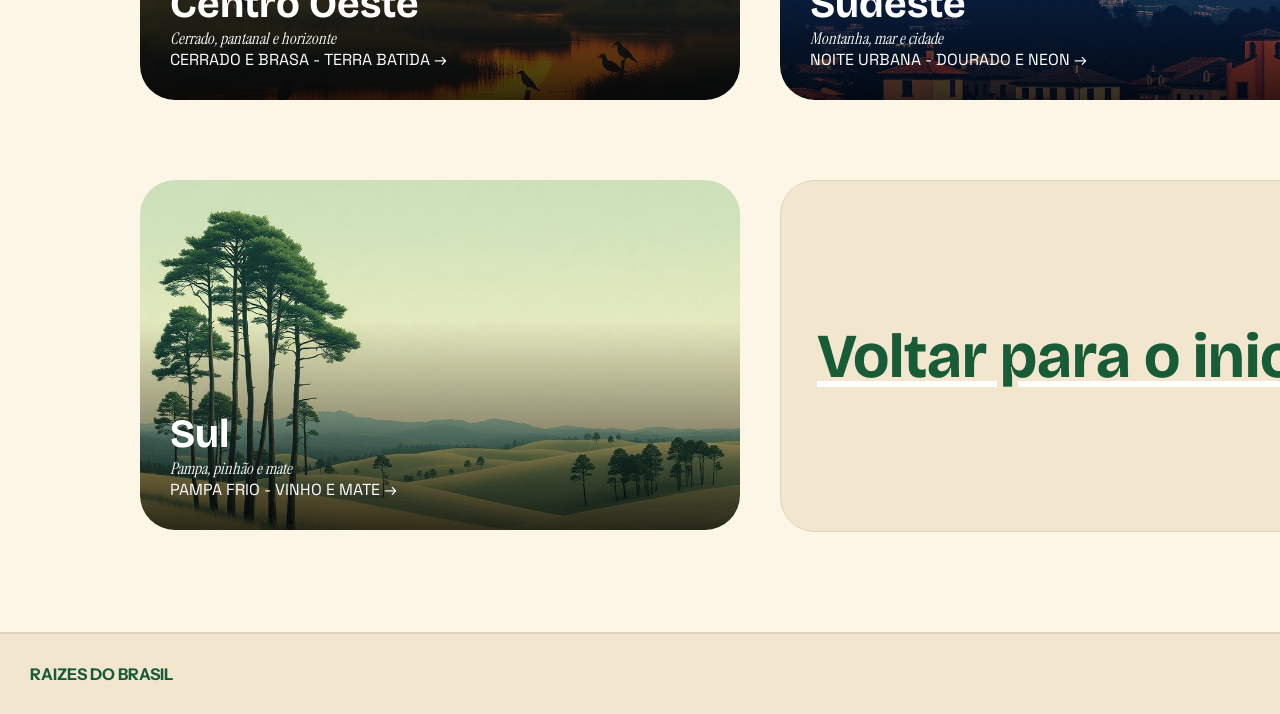
==== commit 87bf024c: "to quase terminando os JSs" ====
--- a/index.html
+++ b/index.html
@@ -90,7 +90,7 @@
                             </div>
                         </div>
                     </a>
-                    <a href="./Regioes/suldeste.html">
+                    <a href="./Regioes/sudeste.html">
                         <div class="card" id="suldeste">
                             <div class="textCard">
                                 <h3>Sudeste</h3>
--- a/style.css
+++ b/style.css
@@ -43,7 +43,7 @@
 header {
     color: white;
 
-    background-image: url("./Img/hero-brasil.png");
+    background-image: linear-gradient(var(--agua), rgba(0, 0, 0, 0.652)), url("./Img/hero-brasil.png");
     min-height: 731px;
 
     background-position: top center;
@@ -238,7 +238,7 @@
 #norte {
     background-image:
         linear-gradient(transparent 40%, var(--preto-translucido) 100%),
-        url("./Img/regiao-norte.png");
+        url("./Img/regiao-norte.jpg");
 
     transition: 0.3s;
 }
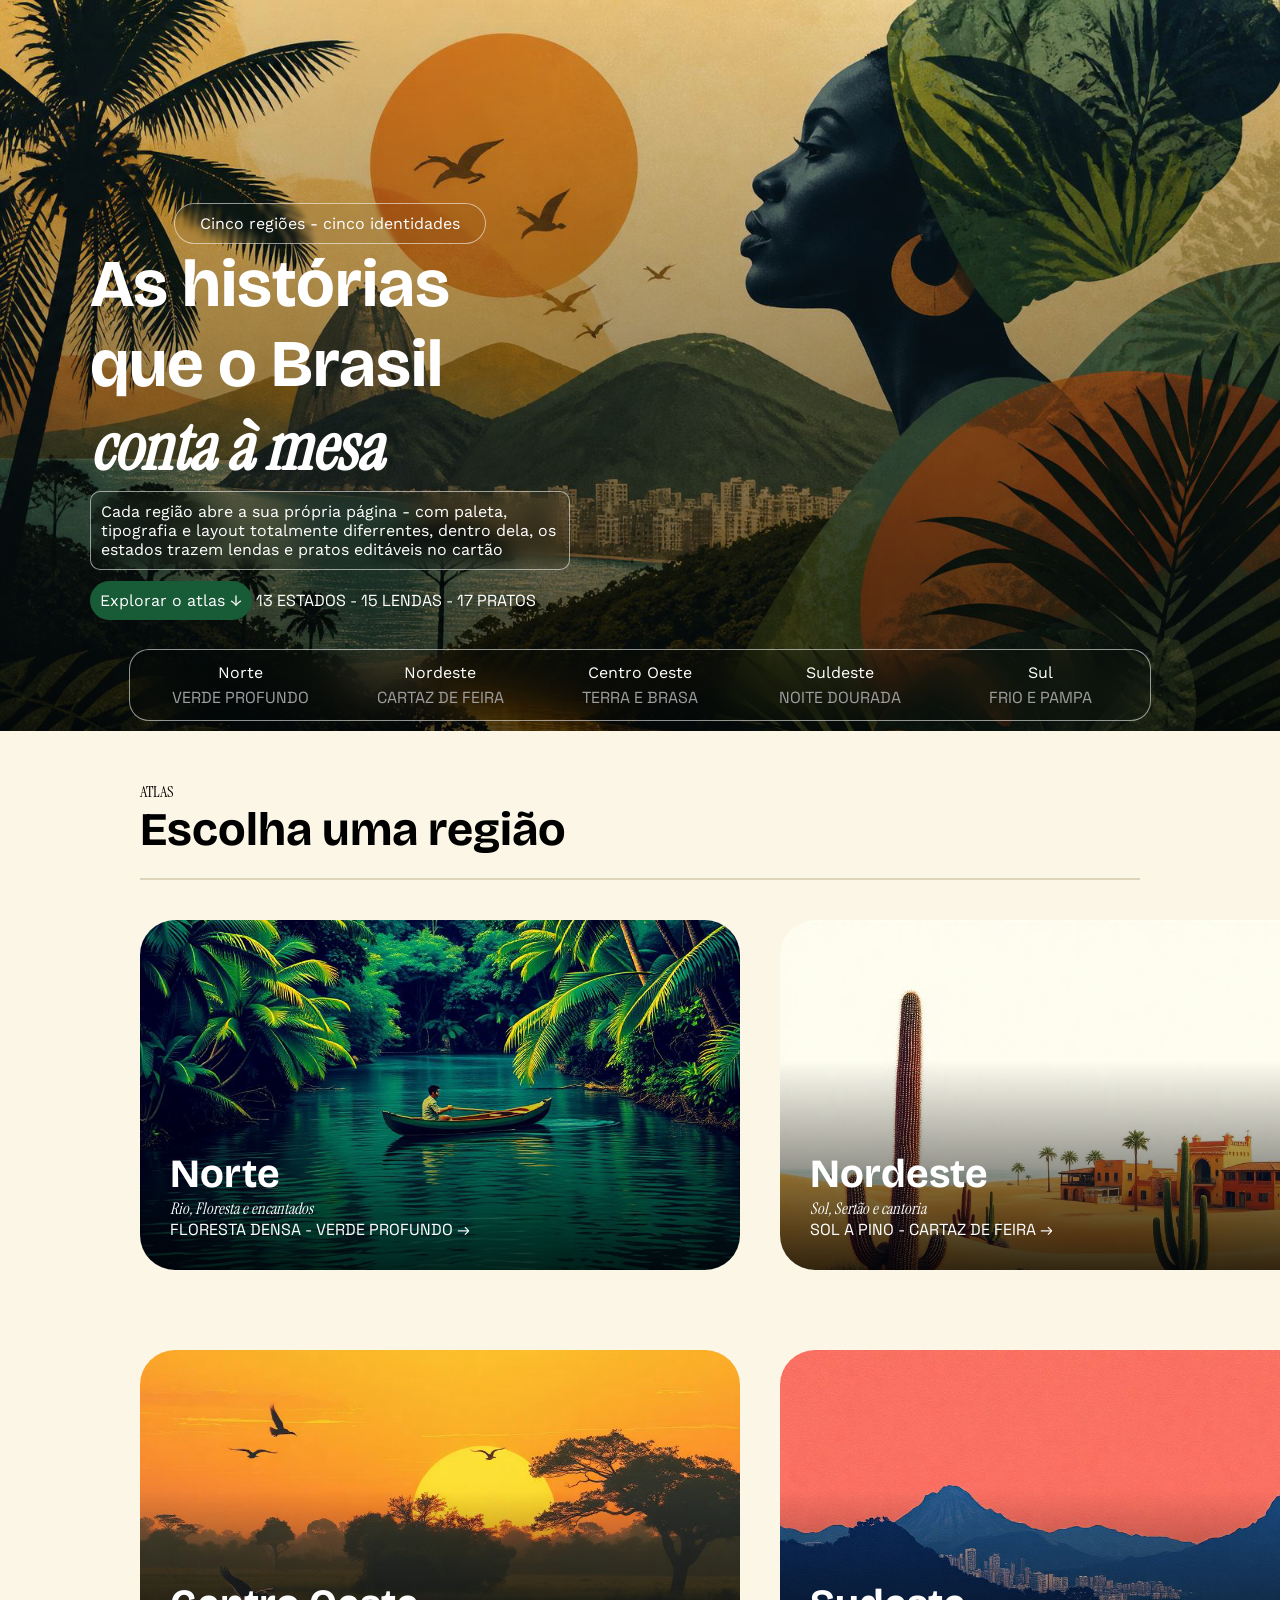
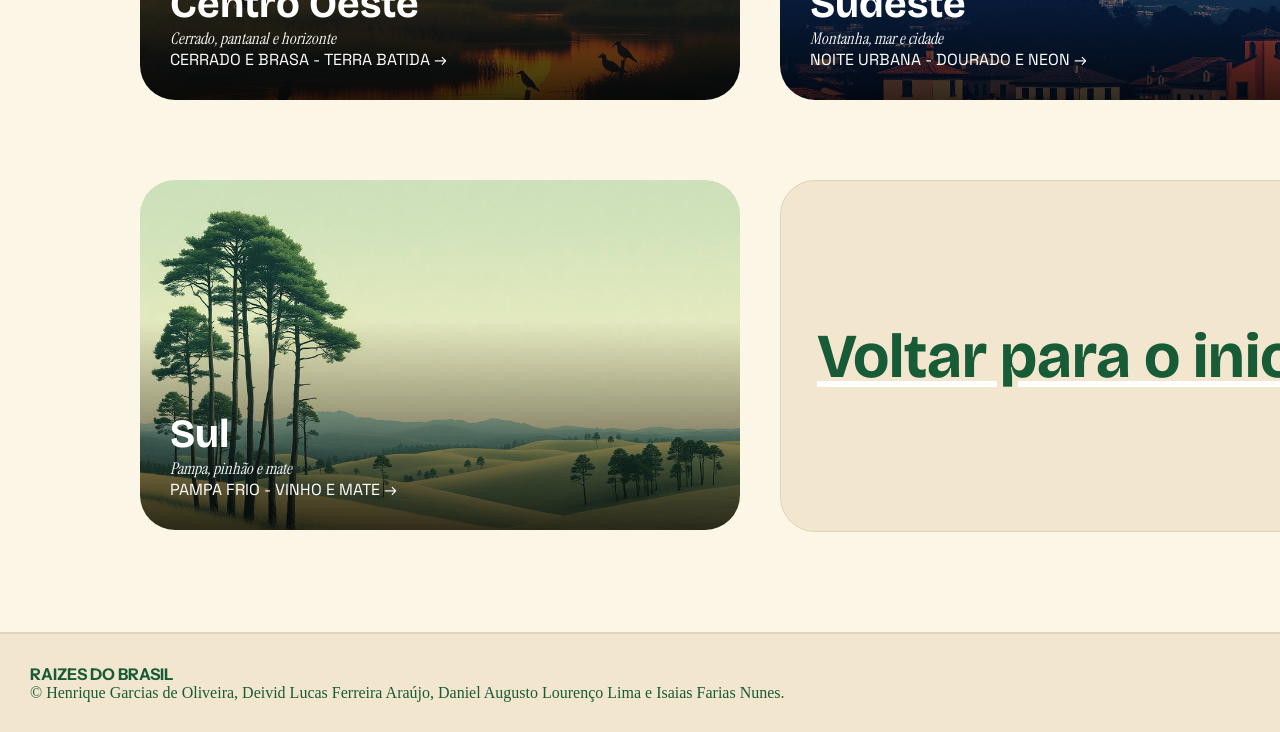
==== commit 51cf0f69: "Créditos no Rodapé." ====
--- a/index.html
+++ b/index.html
@@ -128,6 +128,9 @@
         </main>
         <footer>
             <h6>RAIZES DO BRASIL</h6>
+                <p id="footer-creditos">
+                    &copy; Henrique Garcias de Oliveira, Deivid Lucas Ferreira Araújo, Daniel Augusto Lourenço Lima e Isaias Farias Nunes.
+                </p>
         </footer>
     </body>
 </html>
--- a/style.css
+++ b/style.css
@@ -290,3 +290,7 @@
     color: var(--verde);
     font-size: 18pt;
 }
+#footer-creditos {
+    font-family: "InstumentSans";
+    font-size: 1rem;   
+}
